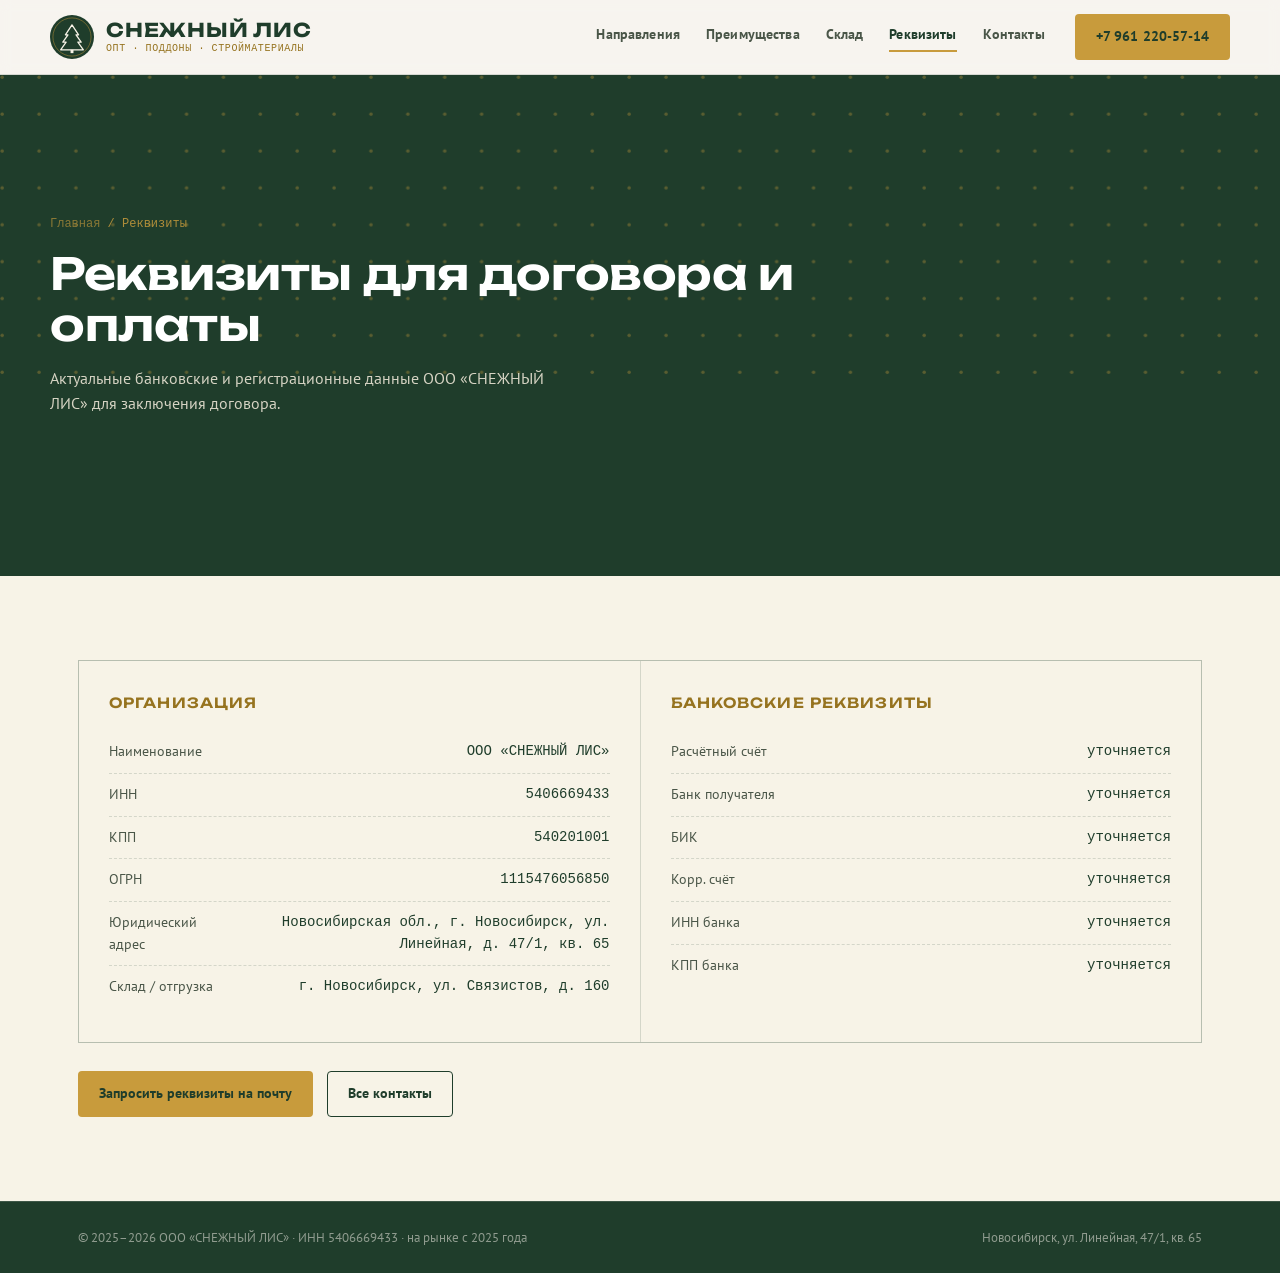
==== rekvizity.html @ 6170d319 "Add files via upload" ====
<!DOCTYPE html>
<html lang="ru">
<head>
<meta charset="UTF-8">
<meta name="viewport" content="width=device-width, initial-scale=1.0">
<title>Реквизиты ООО «СНЕЖНЫЙ ЛИС» — ИНН 5406669433</title>
<meta name="description" content="Реквизиты ООО «СНЕЖНЫЙ ЛИС»: ИНН 5406669433, ОГРН 1115476056850, банковские реквизиты для договора и оплаты.">
<link rel="preconnect" href="https://fonts.googleapis.com">
<link rel="preconnect" href="https://fonts.gstatic.com" crossorigin>
<link href="https://fonts.googleapis.com/css2?family=Unbounded:wght@500;600;700;800&family=PT+Sans:wght@400;700&family=PT+Mono&display=swap" rel="stylesheet">
<link rel="stylesheet" href="styles.css">
</head>
<body>

<header>
  <div class="wrap header-inner">
    <a href="index.html" class="brand">
      <svg class="brand-mark" viewBox="0 0 240 240" xmlns="http://www.w3.org/2000/svg">
        <circle cx="120" cy="120" r="120" fill="#1F3D2B"/>
        <circle cx="120" cy="120" r="104" fill="none" stroke="#C89B3C" stroke-width="2.5"/>
        <g fill="none" stroke="#F7F3E7" stroke-width="7" stroke-linejoin="round" stroke-linecap="round">
          <path d="M120 54 L84 108 L98 108 L70 148 L88 148 L58 190 L182 190 L152 148 L170 148 L142 108 L156 108 Z"/>
        </g>
        <rect x="112" y="190" width="16" height="18" fill="#F7F3E7"/>
      </svg>
      <span class="brand-text">
        <span class="brand-name">СНЕЖНЫЙ ЛИС</span>
        <span class="brand-sub">опт · поддоны · стройматериалы</span>
      </span>
    </a>
    <nav>
      <div class="nav-links">
        <a href="napravleniya.html">Направления</a>
        <a href="preimushestva.html">Преимущества</a>
        <a href="sklad.html">Склад</a>
        <a href="rekvizity.html" class="active">Реквизиты</a>
        <a href="kontakty.html">Контакты</a>
      </div>
      <a class="btn btn-primary" href="tel:+79612205714">+7 961 220-57-14</a>
    </nav>
  </div>
</header>

<main>

  <section class="page-hero">
    <svg class="slats" viewBox="0 0 1180 300" preserveAspectRatio="none" xmlns="http://www.w3.org/2000/svg"><defs><pattern id="dots1180x300" width="34" height="34" patternUnits="userSpaceOnUse"><circle cx="2" cy="2" r="1.6" fill="#C89B3C"/></pattern></defs><rect width="1180" height="300" fill="url(#dots1180x300)"/></svg>
    <div class="wrap page-hero-inner">
      <div class="breadcrumb"><a href="index.html">Главная</a> / Реквизиты</div>
      <h1>Реквизиты для договора и оплаты</h1>
      <p class="hero-lead">Актуальные банковские и регистрационные данные ООО «СНЕЖНЫЙ ЛИС» для заключения договора.</p>
    </div>
  </section>

  <section>
    <div class="wrap">
      <div class="req-grid">
        <div class="req-col">
          <h3>ОРГАНИЗАЦИЯ</h3>
          <div class="req-row"><span>Наименование</span><span>ООО «СНЕЖНЫЙ ЛИС»</span></div>
          <div class="req-row"><span>ИНН</span><span>5406669433</span></div>
          <div class="req-row"><span>КПП</span><span>540201001</span></div>
          <div class="req-row"><span>ОГРН</span><span>1115476056850</span></div>
          <div class="req-row"><span>Юридический адрес</span><span>Новосибирская обл., г. Новосибирск, ул. Линейная, д. 47/1, кв. 65</span></div>
          <div class="req-row"><span>Склад / отгрузка</span><span>г. Новосибирск, ул. Связистов, д. 160</span></div>
        </div>
        <div class="req-col">
          <h3>БАНКОВСКИЕ РЕКВИЗИТЫ</h3>
          <div class="req-row"><span>Расчётный счёт</span><span>уточняется</span></div>
          <div class="req-row"><span>Банк получателя</span><span>уточняется</span></div>
          <div class="req-row"><span>БИК</span><span>уточняется</span></div>
          <div class="req-row"><span>Корр. счёт</span><span>уточняется</span></div>
          <div class="req-row"><span>ИНН банка</span><span>уточняется</span></div>
          <div class="req-row"><span>КПП банка</span><span>уточняется</span></div>
        </div>
      </div>
      <div class="req-actions">
        <a class="btn btn-primary" href="mailto:sneg_lisa@mail.ru">Запросить реквизиты на почту</a>
        <a class="btn btn-outline" href="kontakty.html">Все контакты</a>
      </div>
    </div>
  </section>

</main>

<footer>
  <div class="wrap footer-inner">
    <span>© 2025–2026 ООО «СНЕЖНЫЙ ЛИС» · ИНН 5406669433 · на рынке с 2025 года</span>
    <span>Новосибирск, ул. Линейная, 47/1, кв. 65</span>
  </div>
</footer>

</body>
</html>
---- styles.css ----
:root{
  --ink:#1F3D2B;
  --steel-700:#4A5648;
  --steel-400:#8E9A8C;
  --concrete-100:#EFE8D8;
  --concrete-200:#E6DCC2;
  --paper:#F7F3E7;
  --amber:#C89B3C;
  --amber-dark:#96731F;
  --wood:#6B4A2F;
  --wood-light:#8F6B45;
  --line: rgba(31,61,43,0.16);
  --radius: 4px;
}
*{box-sizing:border-box;}
html{scroll-behavior:smooth;}
body{
  margin:0;
  background:var(--paper);
  color:var(--ink);
  font-family:'PT Sans', sans-serif;
  font-size:16px;
  line-height:1.55;
  -webkit-font-smoothing:antialiased;
}
h1,h2,h3{
  font-family:'Unbounded', sans-serif;
  text-transform:none;
  letter-spacing:-0.01em;
  margin:0;
  color:var(--ink);
  font-weight:600;
  line-height:1.15;
}
a{color:inherit;}
.mono{font-family:'PT Mono', monospace;}
.wrap{max-width:1180px; margin:0 auto; padding:0 28px;}
img,svg{display:block;}

/* ===== Header ===== */
header{
  position:sticky; top:0; z-index:50;
  background:rgba(247,245,240,0.92);
  backdrop-filter:blur(6px);
  border-bottom:1px solid var(--line);
}
.header-inner{
  display:flex; align-items:center; justify-content:space-between;
  padding:14px 0;
}
.brand{display:flex; align-items:center; gap:12px; text-decoration:none;}
.brand-mark{width:44px; height:44px; flex-shrink:0;}
.brand-text{display:flex; flex-direction:column; line-height:1.1;}
.brand-name{font-family:'Unbounded', sans-serif; font-weight:700; font-size:19px; letter-spacing:0.04em; color:var(--ink);}
.brand-sub{font-family:'PT Mono', monospace; font-size:10px; letter-spacing:0.06em; color:var(--amber-dark); text-transform:uppercase; margin-top:2px;}
nav{display:flex; align-items:center; gap:30px;}
nav a{
  text-decoration:none; color:var(--steel-700); font-size:14px; font-weight:600;
  letter-spacing:0.01em;
}
nav a:hover{color:var(--ink);}
.nav-links{display:flex; gap:26px;}
.nav-links a{position:relative; padding-bottom:4px;}
.nav-links a.active{color:var(--ink);}
.nav-links a.active::after{content:""; position:absolute; left:0; right:0; bottom:-2px; height:2px; background:var(--amber);}
.btn{
  display:inline-flex; align-items:center; gap:8px;
  padding:11px 20px; border-radius:var(--radius);
  font-weight:700; font-size:14px; text-decoration:none;
  border:1.5px solid transparent; cursor:pointer;
  font-family:'PT Sans', sans-serif;
  transition:transform .15s ease, background .15s ease;
}
.btn-primary{background:var(--amber); color:var(--ink);}
.btn-primary:hover{background:var(--amber-dark); color:#fff;}
.btn-outline{border-color:var(--ink); color:var(--ink); background:transparent;}
.btn-outline:hover{background:var(--ink); color:var(--paper);}
.btn-ghost{color:var(--ink); background:transparent; padding:11px 4px;}

/* ===== Hero (home) ===== */
.hero{
  position:relative;
  background:var(--ink);
  color:var(--concrete-100);
  overflow:hidden;
}
.slats{
  position:absolute; inset:0;
  opacity:0.35;
  pointer-events:none;
}
.hero-inner{
  position:relative;
  padding:88px 0 96px;
  display:grid;
  grid-template-columns: 1.15fr 0.85fr;
  gap:48px;
  align-items:end;
}
.eyebrow{
  font-family:'PT Mono', monospace;
  font-size:12px; letter-spacing:0.12em; text-transform:uppercase;
  color:var(--amber);
  margin-bottom:18px;
  display:flex; align-items:center; gap:10px;
}
.eyebrow::before{content:""; width:22px; height:2px; background:var(--amber); display:inline-block;}
.hero h1{
  font-size:clamp(34px, 4.6vw, 58px);
  line-height:1.06;
  color:#fff;
  max-width:14ch;
}
.hero h1 em{color:var(--amber); font-style:normal;}
.hero-lead{
  margin-top:22px;
  font-size:17px;
  color:var(--concrete-100);
  max-width:46ch;
  opacity:0.88;
}
.hero-cta{display:flex; gap:14px; margin-top:32px; flex-wrap:wrap;}
.hero-side{
  border-left:2px solid rgba(237,234,226,0.18);
  padding-left:28px;
}
.hero-stat{margin-bottom:24px;}
.hero-stat:last-child{margin-bottom:0;}
.hero-stat .num{font-family:'Unbounded', sans-serif; font-size:32px; color:var(--amber); font-weight:600;}
.hero-stat .lbl{font-size:13px; color:var(--concrete-100); opacity:0.75; margin-top:2px;}

/* ===== Page hero (inner pages) ===== */
.page-hero{
  position:relative;
  background:var(--ink);
  color:var(--concrete-100);
  overflow:hidden;
}
.page-hero-inner{
  position:relative;
  padding:56px 0 60px;
}
.page-hero h1{
  font-size:clamp(28px, 3.6vw, 44px);
  color:#fff;
  max-width:22ch;
}
.page-hero .hero-lead{max-width:56ch; margin-top:16px; font-size:16px;}
.breadcrumb{
  font-family:'PT Mono', monospace; font-size:12px; color:var(--amber);
  opacity:0.85; margin-bottom:16px;
}
.breadcrumb a{text-decoration:none; opacity:0.75;}
.breadcrumb a:hover{opacity:1; text-decoration:underline;}

/* ===== Section shell ===== */
section{padding:84px 0;}
.section-head{
  display:flex; justify-content:space-between; align-items:flex-end;
  gap:24px; margin-bottom:44px; flex-wrap:wrap;
}
.section-head .num{
  font-family:'PT Mono', monospace; font-size:13px; color:var(--amber-dark);
  letter-spacing:0.08em;
}
.section-head h2{font-size:clamp(26px,3vw,36px);}
.section-head p{max-width:44ch; color:var(--steel-700); font-size:15px; margin-top:8px;}

/* ===== Categories ===== */
.cat-grid{
  display:grid;
  grid-template-columns:repeat(4, 1fr);
  gap:1px;
  background:var(--line);
  border:1px solid var(--line);
}
.cat-card{
  background:var(--paper);
  padding:32px 26px;
  position:relative;
  min-height:230px;
  display:flex; flex-direction:column; justify-content:space-between;
}
.cat-index{font-family:'PT Mono', monospace; font-size:12px; color:var(--steel-400);}
.cat-icon{width:38px; height:38px; margin:18px 0 14px;}
.cat-card h3{font-size:17px; letter-spacing:0.01em;}
.cat-card p{font-size:13.5px; color:var(--steel-700); margin-top:10px; line-height:1.5;}
.cat-card:hover{background:var(--concrete-100);}

/* ===== Advantages ===== */
.adv-section{background:var(--ink); color:var(--concrete-100);}
.adv-section .section-head p{color:var(--concrete-100); opacity:0.75;}
.adv-section .num{color:var(--amber);}
.adv-grid{
  display:grid; grid-template-columns:repeat(3,1fr); gap:36px;
}
.adv-item{border-top:2px solid rgba(237,234,226,0.2); padding-top:20px;}
.adv-item .adv-num{font-family:'Unbounded',sans-serif; font-size:22px; color:var(--amber); margin-bottom:10px;}
.adv-item h3{font-size:16px; color:#fff; letter-spacing:0.01em;}
.adv-item p{font-size:14px; color:var(--concrete-100); opacity:0.8; margin-top:8px;}

/* ===== Warehouse strip ===== */
.wh{
  background:var(--concrete-100);
  border-top:1px solid var(--line); border-bottom:1px solid var(--line);
}
.wh-inner{
  display:grid; grid-template-columns:1fr 1fr; gap:48px; align-items:center;
}
.wh-label{font-family:'PT Mono', monospace; font-size:12px; letter-spacing:0.1em; color:var(--amber-dark); text-transform:uppercase; margin-bottom:14px;}
.wh h2{font-size:clamp(24px,3vw,32px); margin-bottom:16px;}
.wh-addr{font-size:16px; margin-bottom:6px;}
.wh-note{font-size:14px; color:var(--steel-700); margin-top:14px; max-width:44ch;}
.wh-panel{
  background:var(--ink); color:var(--concrete-100);
  padding:30px; border-radius:var(--radius);
  position:relative; overflow:hidden;
}
.wh-panel .slats{opacity:0.45;}
.wh-row{display:flex; justify-content:space-between; padding:12px 0; border-bottom:1px solid rgba(237,234,226,0.15); font-size:14px; position:relative;}
.wh-row:last-child{border-bottom:none;}
.wh-row span:first-child{color:var(--concrete-100); opacity:0.65;}
.wh-row span:last-child{font-family:'PT Mono', monospace; color:#fff;}

/* ===== Requisites ===== */
.req-grid{display:grid; grid-template-columns:1fr 1fr; gap:1px; background:var(--line); border:1px solid var(--line);}
.req-col{background:var(--paper); padding:34px 30px;}
.req-col h3{font-size:14px; letter-spacing:0.08em; color:var(--amber-dark); margin-bottom:20px;}
.req-row{display:flex; justify-content:space-between; gap:16px; padding:10px 0; border-bottom:1px dashed var(--line); font-size:14px;}
.req-row:last-child{border-bottom:none;}
.req-row span:first-child{color:var(--steel-700);}
.req-row span:last-child{font-family:'PT Mono', monospace; text-align:right; font-weight:500;}
.req-actions{margin-top:28px; display:flex; gap:14px; flex-wrap:wrap;}

/* ===== Quick links (home) ===== */
.quick-grid{
  display:grid; grid-template-columns:repeat(3,1fr); gap:1px;
  background:var(--line); border:1px solid var(--line);
}
.quick-card{
  background:var(--paper); padding:30px 26px; text-decoration:none; color:var(--ink);
  display:flex; flex-direction:column; justify-content:space-between; min-height:170px;
  transition:background .15s ease;
}
.quick-card:hover{background:var(--concrete-100);}
.quick-card .qnum{font-family:'PT Mono', monospace; font-size:12px; color:var(--steel-400);}
.quick-card h3{font-size:17px; margin-top:14px;}
.quick-card p{font-size:13.5px; color:var(--steel-700); margin-top:8px;}
.quick-card .qarrow{margin-top:16px; font-family:'PT Mono', monospace; font-size:13px; color:var(--amber-dark); font-weight:600;}

/* ===== Contacts / footer ===== */
.contact{background:var(--ink); color:var(--concrete-100);}
.contact .section-head p{color:var(--concrete-100); opacity:.75;}
.contact .num{color:var(--amber);}
.contact-grid{display:grid; grid-template-columns:repeat(3,1fr); gap:1px; background:rgba(237,234,226,0.15);}
.contact-card{padding:30px 6px;}
.contact-card .lbl{font-family:'PT Mono', monospace; font-size:11px; letter-spacing:0.1em; text-transform:uppercase; color:var(--amber); margin-bottom:10px;}
.contact-card .val{font-size:19px; font-weight:700; color:#fff;}
.contact-card a.val{text-decoration:none;}
.contact-card a.val:hover{color:var(--amber);}

.contact-note{
  margin-top:40px; padding-top:32px; border-top:1px solid rgba(237,234,226,0.15);
  font-size:14px; color:var(--concrete-100); opacity:0.75; max-width:60ch;
}

footer{
  background:var(--ink); color:var(--concrete-100);
  border-top:1px solid rgba(237,234,226,0.15);
  padding:26px 0;
}
.footer-inner{display:flex; justify-content:space-between; align-items:center; flex-wrap:wrap; gap:12px; font-size:12.5px; color:rgba(237,234,226,0.55);}

/* ===== responsive ===== */
@media (max-width: 900px){
  .nav-links{display:none;}
  .hero-inner{grid-template-columns:1fr;}
  .hero-side{border-left:none; border-top:1px solid rgba(237,234,226,0.18); padding-left:0; padding-top:24px; display:flex; gap:32px;}
  .cat-grid{grid-template-columns:1fr 1fr;}
  .adv-grid{grid-template-columns:1fr;}
  .wh-inner{grid-template-columns:1fr;}
  .req-grid{grid-template-columns:1fr;}
  .contact-grid{grid-template-columns:1fr;}
  .quick-grid{grid-template-columns:1fr 1fr;}
}
@media (max-width:560px){
  .cat-grid{grid-template-columns:1fr;}
  .hero-side{flex-direction:column; gap:16px;}
  .quick-grid{grid-template-columns:1fr;}
}

:focus-visible{outline:2px solid var(--amber); outline-offset:2px;}
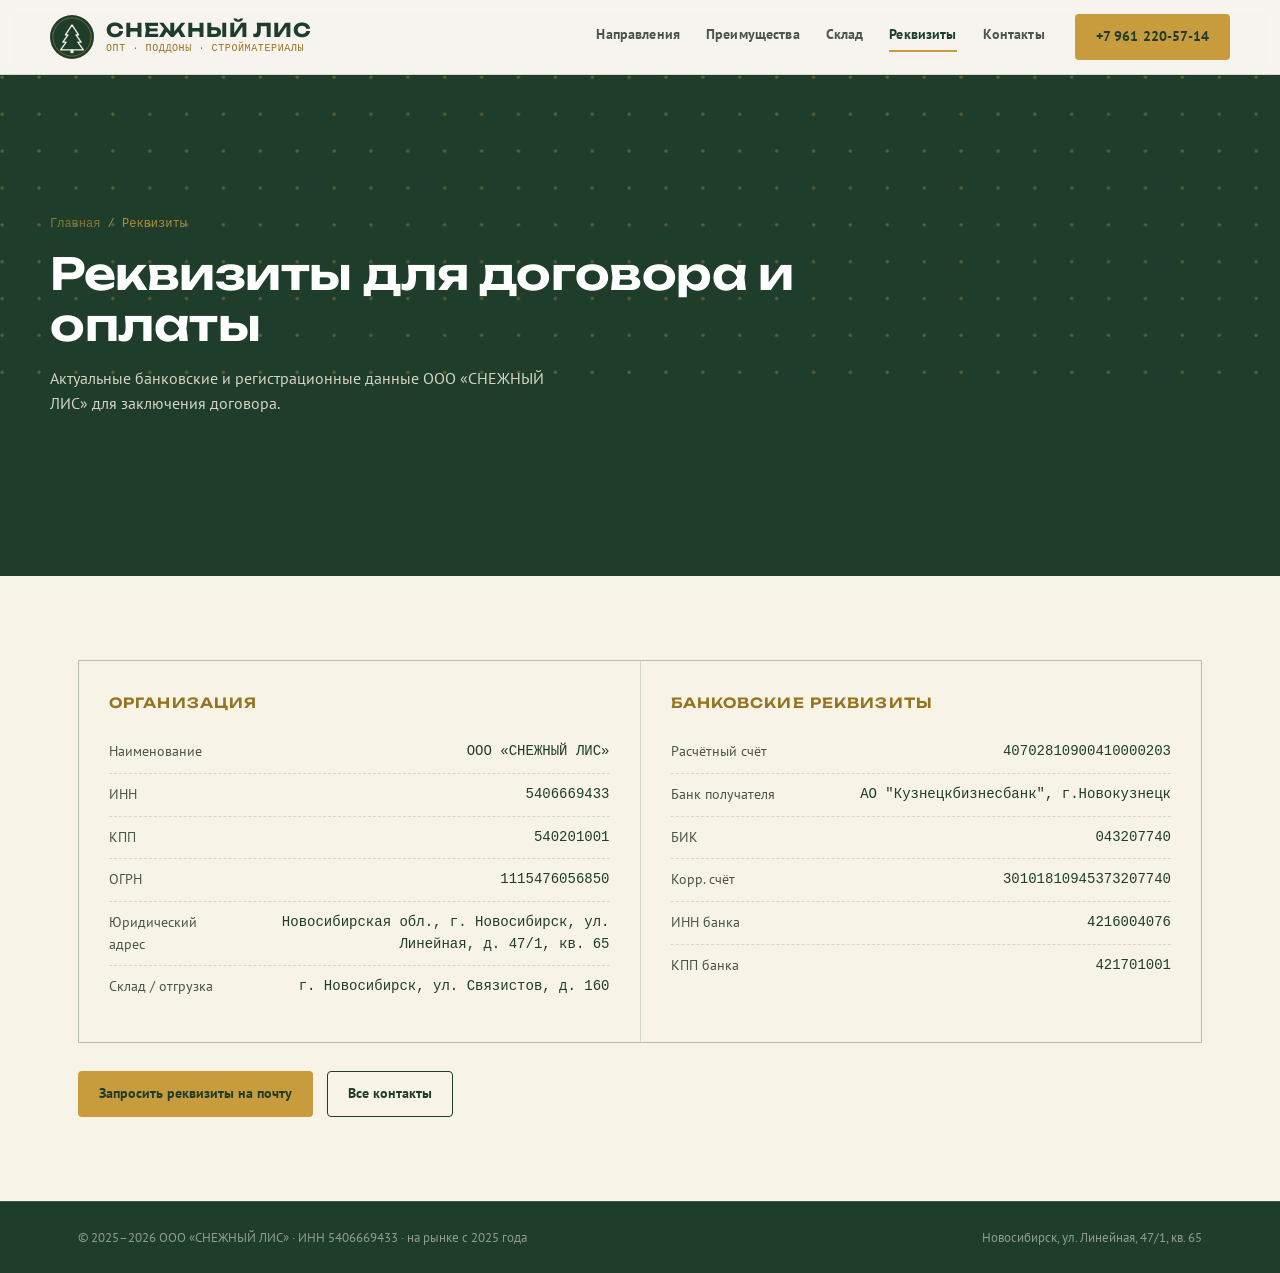
==== commit cc4677a8: "Update rekvizity.html" ====
--- a/rekvizity.html
+++ b/rekvizity.html
@@ -66,12 +66,12 @@
         </div>
         <div class="req-col">
           <h3>БАНКОВСКИЕ РЕКВИЗИТЫ</h3>
-          <div class="req-row"><span>Расчётный счёт</span><span>уточняется</span></div>
-          <div class="req-row"><span>Банк получателя</span><span>уточняется</span></div>
-          <div class="req-row"><span>БИК</span><span>уточняется</span></div>
-          <div class="req-row"><span>Корр. счёт</span><span>уточняется</span></div>
-          <div class="req-row"><span>ИНН банка</span><span>уточняется</span></div>
-          <div class="req-row"><span>КПП банка</span><span>уточняется</span></div>
+          <div class="req-row"><span>Расчётный счёт</span><span>40702810900410000203</span></div>
+          <div class="req-row"><span>Банк получателя</span><span>АО "Кузнецкбизнесбанк", г.Новокузнецк</span></div>
+          <div class="req-row"><span>БИК</span><span>043207740</span></div>
+          <div class="req-row"><span>Корр. счёт</span><span>30101810945373207740</span></div>
+          <div class="req-row"><span>ИНН банка</span><span>4216004076</span></div>
+          <div class="req-row"><span>КПП банка</span><span>421701001</span></div>
         </div>
       </div>
       <div class="req-actions">
